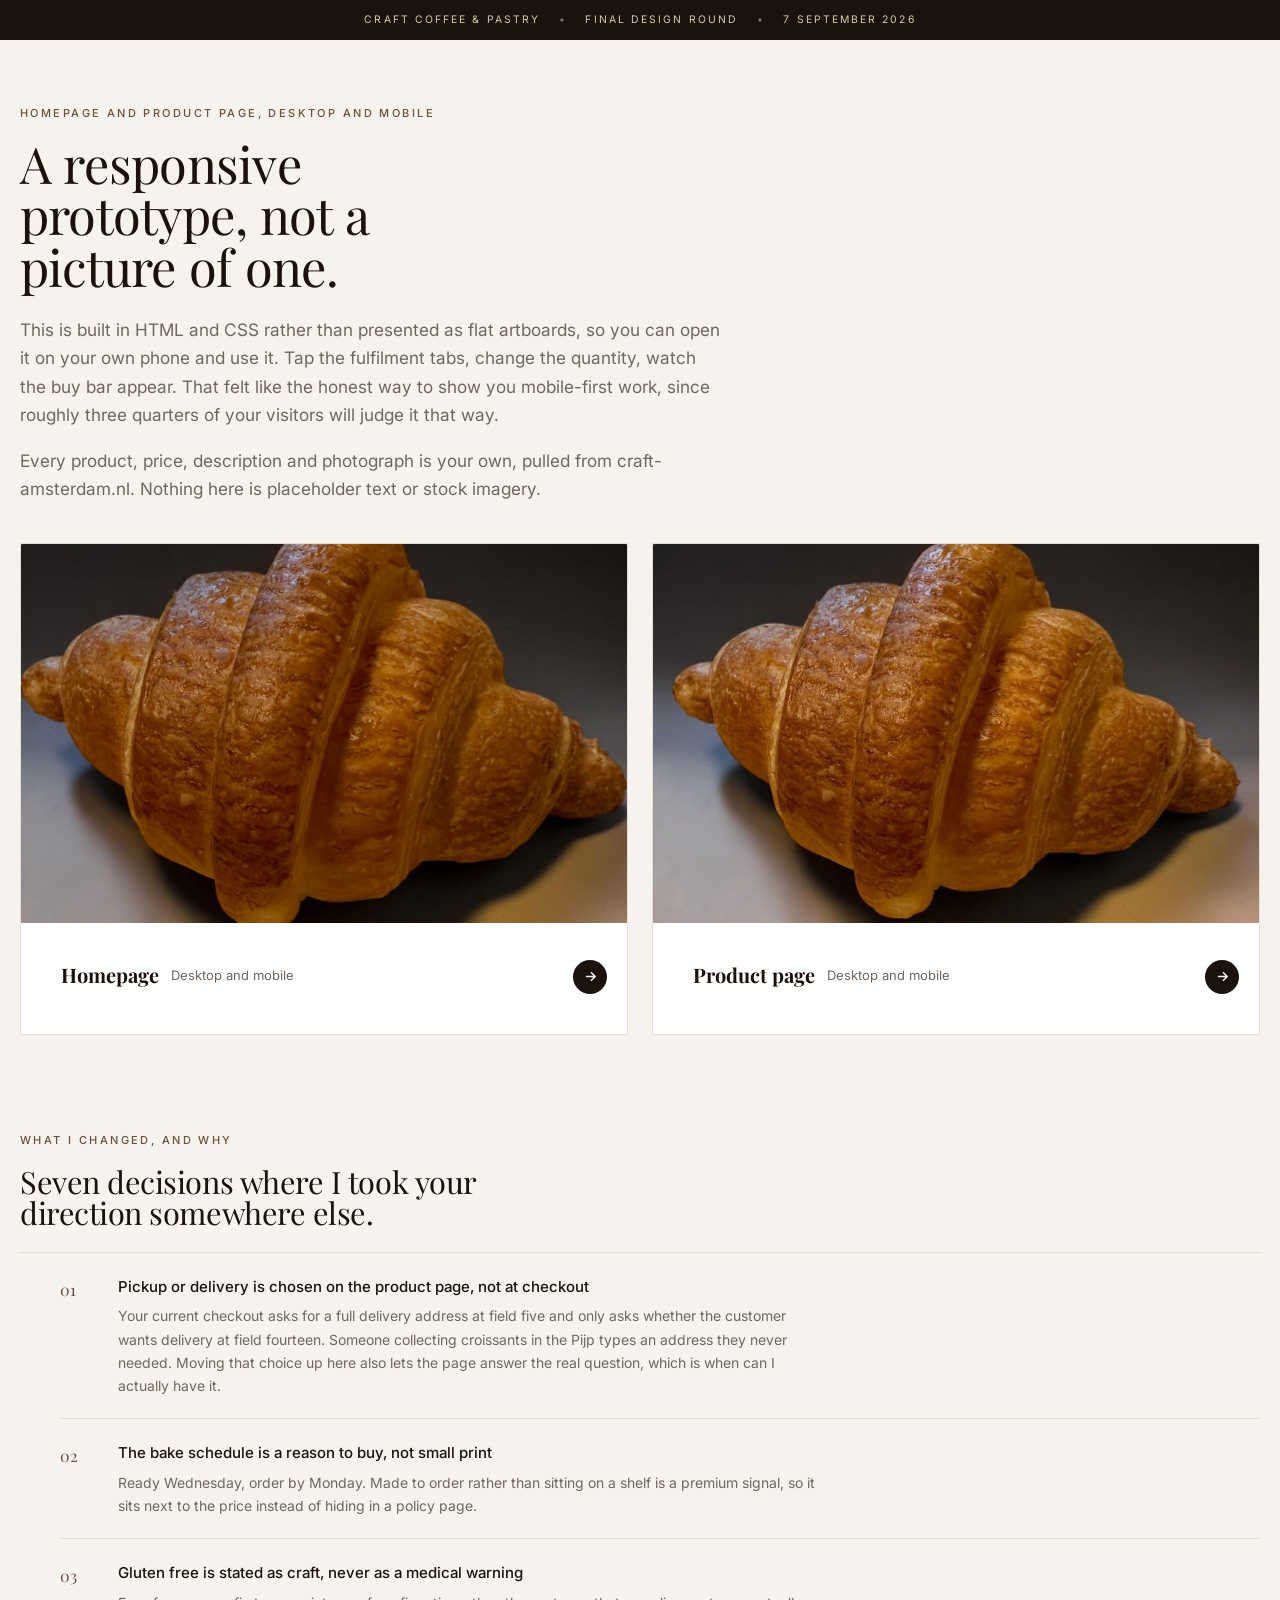
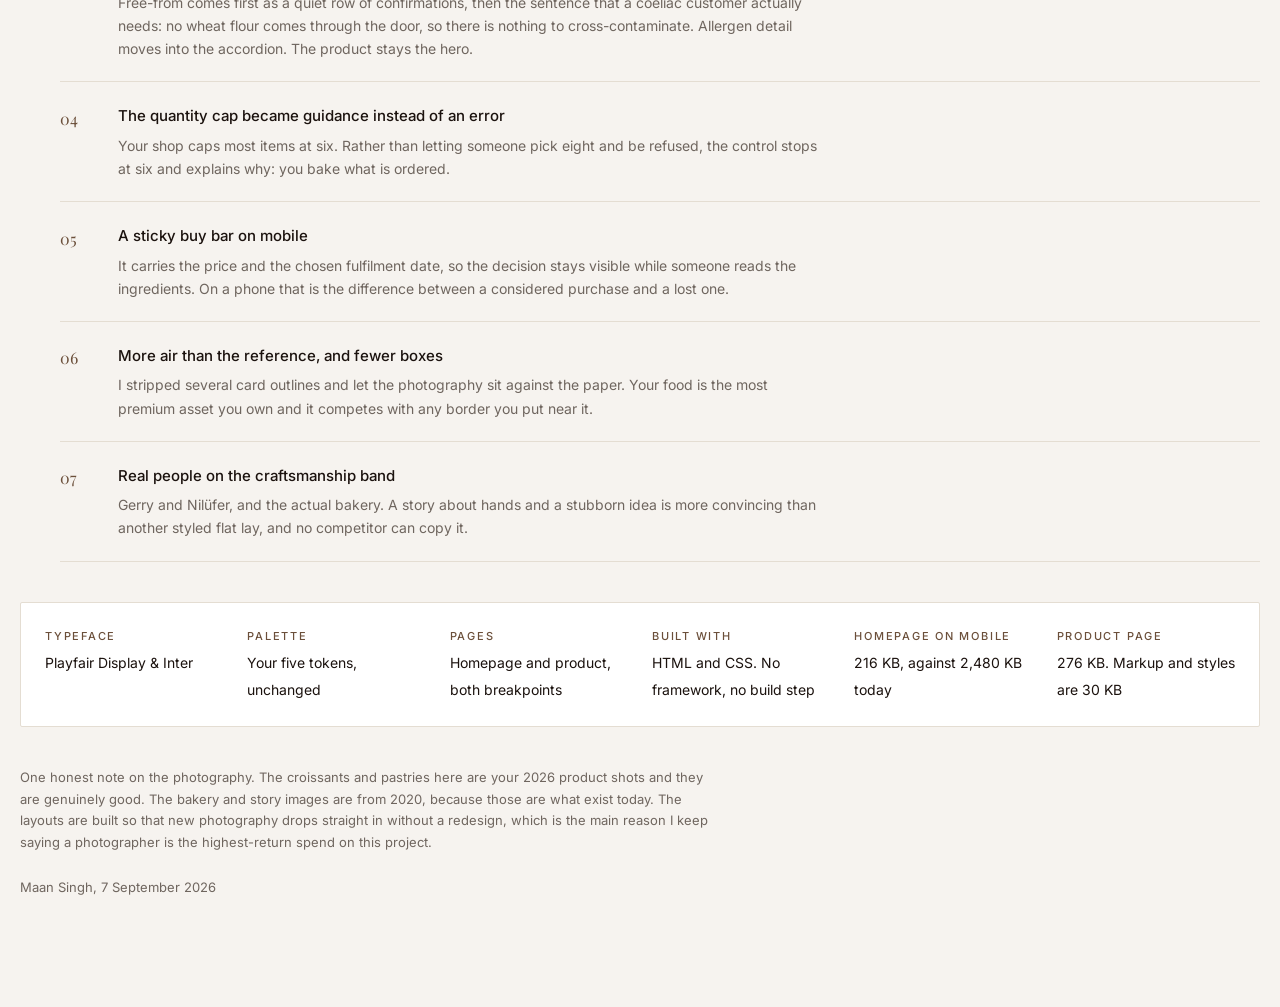
==== index.html @ bfdd9ec7 "Craft Coffee & Pastry: final round design prototype Homepage and product page, desktop and mobile, f" ====
<!doctype html>
<html lang="en">
<head>
<meta charset="utf-8">
<meta name="viewport" content="width=device-width,initial-scale=1">
<title>Craft | Final design round, Maan Singh</title>
<link rel="preconnect" href="https://fonts.googleapis.com">
<link rel="preconnect" href="https://fonts.gstatic.com" crossorigin>
<link href="https://fonts.googleapis.com/css2?family=Playfair+Display:wght@400;500&family=Inter:wght@400;500;600&display=swap" rel="stylesheet">
<link rel="stylesheet" href="craft.css">
<style>
  body{background:var(--paper);}
  .cover{padding-block:var(--s5) var(--s6);}
  .lead-in{max-width:44rem;}
  .jump{display:grid;grid-template-columns:1fr 1fr;gap:var(--s3);margin:var(--s4) 0 var(--s6);}
  .jump a{
    position:relative;display:block;border:1px solid var(--hair);border-radius:var(--radius);
    background:var(--white);overflow:hidden;transition:transform .3s var(--ease),box-shadow .3s var(--ease);
  }
  .jump a:hover{transform:translateY(-3px);box-shadow:0 20px 44px -28px rgba(27,18,14,.55);}
  .jump img{aspect-ratio:16/10;object-fit:cover;width:100%;}
  .jump div{padding:1.1rem 1.25rem 1.35rem;display:flex;align-items:center;gap:.75rem;}
  .jump h3{font-family:var(--display);font-size:1.25rem;margin:0;}
  .jump p{margin:.15rem 0 0;font-size:.813rem;color:var(--muted);}
  .imp{counter-reset:n;display:grid;gap:0;border-top:1px solid var(--hair);}
  .imp li{
    counter-increment:n;list-style:none;display:grid;grid-template-columns:2.6rem 1fr;
    gap:var(--s2);padding:1.35rem 0;border-bottom:1px solid var(--hair);
  }
  .imp li::before{
    content:counter(n,decimal-leading-zero);
    font-family:var(--display);font-size:1rem;color:var(--crust);padding-top:.1rem;
  }
  .imp h4{margin:0 0 .3rem;font-size:.938rem;font-weight:500;}
  .imp p{margin:0;font-size:.875rem;color:var(--muted);max-width:44rem;}
  .meta{display:grid;grid-template-columns:repeat(auto-fit,minmax(150px,1fr));gap:var(--s3);
    border:1px solid var(--hair);border-radius:var(--radius);background:var(--white);padding:var(--s3);margin-top:var(--s4);}
  .meta b{display:block;font-size:.688rem;letter-spacing:.16em;text-transform:uppercase;color:var(--crust);font-weight:500;margin-bottom:.25rem;}
  .meta span{font-size:.875rem;}
  @media(max-width:760px){ .jump{grid-template-columns:1fr;} }
</style>
</head>
<body>

<div class="announce">Craft Coffee &amp; Pastry <span>&bull;</span> Final design round <span>&bull;</span> 7 September 2026</div>

<main class="shell cover">
  <p class="eyebrow">Homepage and product page, desktop and mobile</p>
  <h1 class="display d2" style="max-width:26rem">A responsive prototype, not a picture of one.</h1>
  <p class="lede lead-in" style="margin-top:var(--s3)">
    This is built in HTML and CSS rather than presented as flat artboards, so you can open it on your own phone
    and use it. Tap the fulfilment tabs, change the quantity, watch the buy bar appear. That felt like the honest
    way to show you mobile-first work, since roughly three quarters of your visitors will judge it that way.
  </p>
  <p class="lede lead-in" style="margin-top:var(--s2)">
    Every product, price, description and photograph is your own, pulled from craft-amsterdam.nl. Nothing here is
    placeholder text or stock imagery.
  </p>

  <div class="jump">
    <a href="home.html">
      <img src="img/hero.jpg" alt="Craft homepage" loading="lazy">
      <div>
        <div><h3>Homepage</h3><p>Desktop and mobile</p></div>
        <span class="card__add" style="margin-left:auto"><svg width="13" height="13" viewBox="0 0 14 14" fill="none" stroke="currentColor" stroke-width="1.6"><path d="M2 7h10M7.5 2.5 12 7l-4.5 4.5"/></svg></span>
      </div>
    </a>
    <a href="product.html">
      <img src="img/croissant-naturel.jpg" alt="Craft product page" loading="lazy">
      <div>
        <div><h3>Product page</h3><p>Desktop and mobile</p></div>
        <span class="card__add" style="margin-left:auto"><svg width="13" height="13" viewBox="0 0 14 14" fill="none" stroke="currentColor" stroke-width="1.6"><path d="M2 7h10M7.5 2.5 12 7l-4.5 4.5"/></svg></span>
      </div>
    </a>
  </div>

  <p class="eyebrow">What I changed, and why</p>
  <h2 class="display d3" style="margin-bottom:var(--s3);max-width:30rem">Seven decisions where I took your direction somewhere else.</h2>

  <ol class="imp">
    <li>
      <div><h4>Pickup or delivery is chosen on the product page, not at checkout</h4>
      <p>Your current checkout asks for a full delivery address at field five and only asks whether the customer wants delivery at field fourteen. Someone collecting croissants in the Pijp types an address they never needed. Moving that choice up here also lets the page answer the real question, which is when can I actually have it.</p></div>
    </li>
    <li>
      <div><h4>The bake schedule is a reason to buy, not small print</h4>
      <p>Ready Wednesday, order by Monday. Made to order rather than sitting on a shelf is a premium signal, so it sits next to the price instead of hiding in a policy page.</p></div>
    </li>
    <li>
      <div><h4>Gluten free is stated as craft, never as a medical warning</h4>
      <p>Free-from comes first as a quiet row of confirmations, then the sentence that a coeliac customer actually needs: no wheat flour comes through the door, so there is nothing to cross-contaminate. Allergen detail moves into the accordion. The product stays the hero.</p></div>
    </li>
    <li>
      <div><h4>The quantity cap became guidance instead of an error</h4>
      <p>Your shop caps most items at six. Rather than letting someone pick eight and be refused, the control stops at six and explains why: you bake what is ordered.</p></div>
    </li>
    <li>
      <div><h4>A sticky buy bar on mobile</h4>
      <p>It carries the price and the chosen fulfilment date, so the decision stays visible while someone reads the ingredients. On a phone that is the difference between a considered purchase and a lost one.</p></div>
    </li>
    <li>
      <div><h4>More air than the reference, and fewer boxes</h4>
      <p>I stripped several card outlines and let the photography sit against the paper. Your food is the most premium asset you own and it competes with any border you put near it.</p></div>
    </li>
    <li>
      <div><h4>Real people on the craftsmanship band</h4>
      <p>Gerry and Nil&uuml;fer, and the actual bakery. A story about hands and a stubborn idea is more convincing than another styled flat lay, and no competitor can copy it.</p></div>
    </li>
  </ol>

  <div class="meta">
    <div><b>Typeface</b><span>Playfair Display &amp; Inter</span></div>
    <div><b>Palette</b><span>Your five tokens, unchanged</span></div>
    <div><b>Pages</b><span>Homepage and product, both breakpoints</span></div>
    <div><b>Built with</b><span>HTML and CSS. No framework, no build step</span></div>
    <div><b>Homepage on mobile</b><span>216&nbsp;KB, against 2,480&nbsp;KB today</span></div>
    <div><b>Product page</b><span>276&nbsp;KB. Markup and styles are 30&nbsp;KB</span></div>
  </div>

  <p class="small" style="margin-top:var(--s4);max-width:44rem">
    One honest note on the photography. The croissants and pastries here are your 2026 product shots and they are
    genuinely good. The bakery and story images are from 2020, because those are what exist today. The layouts are
    built so that new photography drops straight in without a redesign, which is the main reason I keep saying a
    photographer is the highest-return spend on this project.
  </p>

  <p class="small" style="margin-top:var(--s3)">Maan Singh, 7 September 2026</p>
</main>

</body>
</html>
---- craft.css ----
/* ==========================================================================
   CRAFT COFFEE & PASTRY
   Prototype stylesheet. One file, no framework, no build step.
   Design tokens follow the supplied Craft direction.
   ========================================================================== */

:root{
  /* Palette, taken from the supplied design system */
  --espresso:#1B120E;
  --sand:#DCCBA8;
  --paper:#F6F3EF;
  --crust:#6B4F3A;
  --forest:#2E5D3A;

  --ink:#1B120E;
  --muted:#6F665F;
  --hair:#E4DDD2;
  --hair-dark:rgba(246,243,239,.16);
  --white:#FFFFFF;

  /* Type */
  --display:"Playfair Display",Georgia,"Times New Roman",serif;
  --text:"Inter",system-ui,-apple-system,"Segoe UI",Roboto,sans-serif;

  /* One spacing scale. Nothing is improvised. */
  --s1:.5rem; --s2:1rem; --s3:1.5rem; --s4:2.5rem;
  --s5:4rem; --s6:6rem; --s7:8.5rem;

  --measure:38rem;
  --shell:78rem;
  --radius:2px;
  --ease:cubic-bezier(.22,.61,.36,1);
}

*,*::before,*::after{box-sizing:border-box;}
html{-webkit-text-size-adjust:100%;scroll-behavior:smooth;}
body{
  margin:0;
  background:var(--paper);
  color:var(--ink);
  font-family:var(--text);
  font-size:1rem;
  line-height:1.65;
  -webkit-font-smoothing:antialiased;
  text-rendering:optimizeLegibility;
}
img{max-width:100%;height:auto;display:block;}
a{color:inherit;text-decoration:none;}
button{font:inherit;color:inherit;background:none;border:0;cursor:pointer;}
:where(a,button,input,select):focus-visible{outline:2px solid var(--crust);outline-offset:3px;}

/* ---------- type ---------- */
.display{
  font-family:var(--display);
  font-weight:400;
  line-height:1.02;
  letter-spacing:-.015em;
  margin:0;
}
.d1{font-size:clamp(2.5rem,5.4vw,4.35rem);text-wrap:balance;}
.d2{font-size:clamp(2rem,4vw,3.15rem);}
.d3{font-size:clamp(1.5rem,2.4vw,2rem);}

.eyebrow{
  font-size:.688rem;
  font-weight:500;
  letter-spacing:.22em;
  text-transform:uppercase;
  color:var(--crust);
  margin:0 0 var(--s2);
}
.eyebrow--light{color:var(--sand);}
.lede{font-size:1.075rem;color:var(--muted);max-width:var(--measure);}
.small{font-size:.813rem;color:var(--muted);}

/* ---------- layout ---------- */
.shell{width:min(100% - 2.5rem,var(--shell));margin-inline:auto;}
.section{padding-block:var(--s6);}
.section--tight{padding-block:var(--s5);}
.center{text-align:center;}
.center .lede{margin-inline:auto;}
.stack>*+*{margin-top:var(--s2);}

/* ---------- buttons ---------- */
.btn{
  display:inline-flex;align-items:center;justify-content:center;gap:.55rem;white-space:nowrap;
  padding:1rem 1.6rem;
  font-size:.75rem;font-weight:500;letter-spacing:.16em;text-transform:uppercase;
  border-radius:var(--radius);
  transition:transform .25s var(--ease),background-color .25s var(--ease),color .25s var(--ease);
}
.btn:hover{transform:translateY(-1px);}
.btn--primary{background:var(--espresso);color:var(--paper);}
.btn--primary:hover{background:#2B1E17;}
.btn--sand{background:var(--sand);color:var(--espresso);}
.btn--sand:hover{background:#E7D9BC;}
.btn--ghost{border:1px solid currentColor;}
.btn--ghost:hover{background:var(--espresso);color:var(--paper);border-color:var(--espresso);}
.btn--block{width:100%;justify-content:center;}
.btn .arw{transition:transform .25s var(--ease);}
.btn:hover .arw{transform:translateX(3px);}

/* ---------- announcement + header ---------- */
.announce{
  background:var(--espresso);color:var(--sand);
  font-size:.65rem;letter-spacing:.2em;text-transform:uppercase;
  text-align:center;padding:.7rem 1rem;
}
.announce span{opacity:.55;margin-inline:.85rem;}

.header{
  position:sticky;top:0;z-index:60;
  background:rgba(246,243,239,.92);
  backdrop-filter:saturate(1.4) blur(14px);
  border-bottom:1px solid var(--hair);
}
.header__in{display:flex;align-items:center;gap:var(--s4);height:76px;}
.logo{font-family:var(--display);font-size:1.32rem;letter-spacing:.24em;line-height:1;}
.logo small{
  display:block;font-family:var(--text);font-size:.5rem;letter-spacing:.34em;
  color:var(--muted);margin-top:.32rem;
}
.nav{display:flex;gap:var(--s3);margin-left:auto;}
.nav a{font-size:.813rem;color:var(--muted);position:relative;padding-block:.35rem;}
.nav a::after{
  content:"";position:absolute;left:0;right:0;bottom:0;height:1px;
  background:var(--espresso);transform:scaleX(0);transform-origin:left;
  transition:transform .3s var(--ease);
}
.nav a:hover{color:var(--ink);}
.nav a:hover::after{transform:scaleX(1);}
.tools{display:flex;gap:var(--s2);align-items:center;margin-left:var(--s4);}
.tool{width:38px;height:38px;display:grid;place-items:center;border-radius:50%;transition:background .2s;}
.tool:hover{background:rgba(27,18,14,.06);}
.cart-dot{
  position:absolute;transform:translate(11px,-11px);
  background:var(--espresso);color:var(--paper);
  font-size:.563rem;font-weight:600;min-width:16px;height:16px;
  border-radius:9px;display:grid;place-items:center;padding-inline:4px;
}
.burger{display:none;}

/* ---------- hero ---------- */
.hero{position:relative;background:var(--espresso);color:var(--paper);overflow:hidden;}
.hero__media{position:absolute;inset:0;}
.hero__media img{width:100%;height:100%;object-fit:cover;object-position:72% 50%;opacity:.95;}
.hero__scrim{
  position:absolute;inset:0;
  background:
    linear-gradient(90deg,rgba(12,8,6,.96) 0%,rgba(12,8,6,.9) 30%,rgba(12,8,6,.42) 58%,rgba(12,8,6,.05) 88%),
    linear-gradient(to top,rgba(12,8,6,.55),transparent 55%);
}
.hero__in{position:relative;padding-block:clamp(5rem,12vw,9rem);max-width:40rem;}
.hero .d1{color:var(--paper);text-wrap:initial;}
.hero__sub{
  margin:var(--s3) 0 var(--s4);
  font-size:.75rem;letter-spacing:.2em;text-transform:uppercase;color:var(--sand);
  line-height:2;
}
.hero__cta{display:flex;gap:var(--s2);flex-wrap:wrap;}

/* ---------- product rail ---------- */
.rail{display:grid;grid-template-columns:repeat(auto-fit,minmax(230px,1fr));gap:var(--s3);}
.card{background:var(--white);border:1px solid var(--hair);border-radius:var(--radius);overflow:hidden;
  transition:transform .35s var(--ease),box-shadow .35s var(--ease);}
.card:hover{transform:translateY(-4px);box-shadow:0 18px 40px -24px rgba(27,18,14,.5);}
.card__media{position:relative;aspect-ratio:1;background:var(--espresso);overflow:hidden;}
.card__media img{width:100%;height:100%;object-fit:cover;transition:transform .7s var(--ease);}
.card:hover .card__media img{transform:scale(1.045);}
.card__body{padding:1.1rem 1.15rem 1.25rem;display:flex;align-items:flex-start;gap:.75rem;}
.card__name{font-size:.938rem;line-height:1.35;margin:0 0 .3rem;}
.card__price{font-size:.875rem;color:var(--muted);margin:0;}
.card__add{
  margin-left:auto;flex:none;width:34px;height:34px;border-radius:50%;
  background:var(--espresso);color:var(--paper);display:grid;place-items:center;
  transition:transform .2s var(--ease);
}
.card__add:hover{transform:scale(1.08);}

/* ---------- trust strip ---------- */
.trust{background:var(--sand);}
.trust__in{display:grid;grid-template-columns:repeat(auto-fit,minmax(210px,1fr));
  gap:var(--s4) var(--s3);padding-block:var(--s4);align-items:center;}
.trust__item{display:flex;gap:.9rem;align-items:center;justify-content:flex-start;text-align:left;}
.trust__item strong{display:block;font-size:.875rem;font-weight:500;line-height:1.3;}
.trust__item span{font-size:.75rem;color:#6a5a44;}
.trust__item span.trust__num{font-family:var(--display);font-size:2.15rem;line-height:1;color:var(--espresso);flex:none;}

/* ---------- bakeries ---------- */
.bakeries{display:grid;grid-template-columns:repeat(auto-fit,minmax(260px,1fr));gap:var(--s3);}
.bakery{position:relative;aspect-ratio:3/4;overflow:hidden;background:var(--espresso);border-radius:var(--radius);}
.bakery img{width:100%;height:100%;object-fit:cover;opacity:.8;transition:transform .8s var(--ease),opacity .4s;}
.bakery:hover img{transform:scale(1.05);opacity:.95;}
.bakery__grad{position:absolute;inset:0;background:linear-gradient(to top,rgba(12,8,6,.9) 8%,transparent 62%);}
.bakery__txt{position:absolute;left:0;right:0;bottom:0;padding:var(--s3);color:var(--paper);}
.bakery__txt h3{font-family:var(--display);font-size:1.32rem;margin:0 0 .15rem;letter-spacing:.06em;}
.bakery__txt p{margin:0;font-size:.75rem;letter-spacing:.14em;text-transform:uppercase;color:var(--sand);}

/* ---------- quote ---------- */
.quote{background:var(--espresso);color:var(--paper);}
.quote blockquote{
  font-family:var(--display);font-size:clamp(1.5rem,3vw,2.25rem);line-height:1.35;
  margin:0 auto;max-width:44rem;text-align:center;
}
.stars{color:var(--sand);letter-spacing:.3em;font-size:.875rem;}

/* ---------- footer ---------- */
.footer{background:var(--espresso);color:var(--paper);padding-block:var(--s5) var(--s4);border-top:1px solid var(--hair-dark);}
.footer__grid{display:grid;grid-template-columns:1.4fr repeat(3,1fr);gap:var(--s4);}
.footer h4{font-size:.688rem;letter-spacing:.2em;text-transform:uppercase;color:var(--sand);margin:0 0 var(--s2);font-weight:500;}
.footer ul{list-style:none;margin:0;padding:0;display:grid;gap:.55rem;}
.footer a{font-size:.875rem;color:rgba(246,243,239,.72);}
.footer a:hover{color:var(--paper);}
.footer__base{margin-top:var(--s5);padding-top:var(--s3);border-top:1px solid var(--hair-dark);
  display:flex;justify-content:space-between;gap:var(--s2);flex-wrap:wrap;font-size:.75rem;color:rgba(246,243,239,.5);}

/* ==========================================================================
   PRODUCT PAGE
   ========================================================================== */
.crumbs{font-size:.75rem;color:var(--muted);padding-block:var(--s3) 0;}
.crumbs a:hover{color:var(--ink);}

.pdp{display:grid;grid-template-columns:1.15fr .85fr;gap:clamp(2rem,5vw,4.5rem);align-items:start;
  padding-block:var(--s4) var(--s6);}
.gallery{position:sticky;top:104px;}
.gallery__main{aspect-ratio:1;background:var(--espresso);border-radius:var(--radius);overflow:hidden;}
.gallery__main img{width:100%;height:100%;object-fit:cover;}
.thumbs{display:flex;gap:.6rem;margin-top:.6rem;}
.thumb{width:74px;aspect-ratio:1;border-radius:var(--radius);overflow:hidden;background:var(--espresso);
  border:1px solid transparent;opacity:.55;transition:opacity .25s,border-color .25s;}
.thumb.is-on,.thumb:hover{opacity:1;border-color:var(--crust);}
.thumb img{width:100%;height:100%;object-fit:cover;}

.pdp__title{margin:.4rem 0 .5rem;}
.pdp__price{font-size:1.5rem;font-family:var(--display);margin:0 0 var(--s2);}
.pdp__desc{max-width:32rem;color:var(--muted);margin:0 0 var(--s3);}

/* free-from row: positive, not a medical warning */
.freefrom{display:flex;flex-wrap:wrap;gap:.45rem;margin:0 0 var(--s2);padding:0;list-style:none;}
.freefrom li{
  display:inline-flex;align-items:center;gap:.4rem;
  border:1px solid var(--hair);border-radius:100px;
  padding:.36rem .8rem;font-size:.75rem;color:var(--forest);background:var(--white);
}
.contains{font-size:.813rem;color:var(--muted);margin:0 0 var(--s3);}
.contains b{color:var(--ink);font-weight:500;}

/* fulfilment chooser, the main improvement */
.fulfil{border:1px solid var(--hair);border-radius:var(--radius);background:var(--white);margin-bottom:var(--s3);}
.fulfil__tabs{display:grid;grid-template-columns:1fr 1fr;}
.fulfil__tab{
  padding:.95rem 1rem;font-size:.813rem;letter-spacing:.04em;
  border-bottom:1px solid var(--hair);color:var(--muted);
  display:flex;align-items:center;justify-content:center;gap:.5rem;
  transition:background .2s,color .2s;
}
.fulfil__tab[aria-selected="true"]{background:var(--espresso);color:var(--paper);border-bottom-color:var(--espresso);}
.fulfil__panel{padding:1.1rem 1.15rem;display:none;}
.fulfil__panel.is-on{display:block;}
.fulfil__row{display:flex;gap:.7rem;align-items:flex-start;font-size:.875rem;}
.fulfil__row+.fulfil__row{margin-top:.85rem;padding-top:.85rem;border-top:1px solid var(--hair);}
.fulfil__row>div>span{color:var(--muted);font-size:.813rem;display:block;margin-top:.2rem;}
span.pill{display:inline-block;background:var(--sand);color:#5C4527;font-size:.688rem;
  letter-spacing:.1em;text-transform:uppercase;padding:.2rem .55rem;border-radius:100px;margin-left:.4rem;}
select.loc{
  font:inherit;font-size:.875rem;border:1px solid var(--hair);border-radius:var(--radius);
  padding:.5rem .7rem;margin-top:.4rem;background:var(--paper);width:100%;max-width:17rem;
}

/* quantity + add */
.buy{display:flex;gap:.7rem;align-items:stretch;margin-bottom:.7rem;}
.qty{display:flex;align-items:center;border:1px solid var(--hair);border-radius:var(--radius);background:var(--white);}
.qty button{width:44px;height:100%;font-size:1.1rem;color:var(--muted);}
.qty button:hover:not(:disabled){color:var(--ink);}
.qty button:disabled{opacity:.3;cursor:not-allowed;}
.qty output{width:40px;text-align:center;font-size:.938rem;}
.buy .btn{flex:1;padding-inline:1.1rem;font-size:.719rem;letter-spacing:.12em;}
.maxnote{font-size:.75rem;color:var(--muted);margin:0 0 var(--s3);}

.accordion{border-top:1px solid var(--hair);}
.accordion details{border-bottom:1px solid var(--hair);}
.accordion summary{
  padding:1.05rem 0;font-size:.875rem;cursor:pointer;list-style:none;
  display:flex;justify-content:space-between;align-items:center;gap:1rem;
}
.accordion summary::-webkit-details-marker{display:none;}
.accordion summary::after{content:"+";color:var(--muted);font-size:1.1rem;}
.accordion details[open] summary::after{content:"\2212";}
.accordion .acc__body{padding-bottom:1.1rem;font-size:.875rem;color:var(--muted);max-width:32rem;}

/* sticky mobile buy bar */
.buybar{
  position:fixed;left:0;right:0;bottom:0;z-index:70;
  background:rgba(246,243,239,.96);backdrop-filter:blur(14px);
  border-top:1px solid var(--hair);padding:.7rem 1.25rem calc(.7rem + env(safe-area-inset-bottom));
  display:none;gap:.8rem;align-items:center;
  transform:translateY(110%);transition:transform .35s var(--ease);
}
.buybar.is-on{transform:none;}
.buybar__p{flex:1;min-width:0;}
.buybar__p strong{display:block;font-size:.813rem;font-weight:500;white-space:nowrap;overflow:hidden;text-overflow:ellipsis;}
.buybar__p span{font-size:.75rem;color:var(--muted);}

/* reveal */
.rv{opacity:0;transform:translateY(14px);transition:opacity .7s var(--ease),transform .7s var(--ease);}
.rv.is-in{opacity:1;transform:none;}

/* ---------- responsive ---------- */
@media (max-width:900px){
  .pdp{grid-template-columns:1fr;gap:var(--s4);padding-bottom:var(--s5);}
  .gallery{position:static;}
  .footer__grid{grid-template-columns:1fr 1fr;gap:var(--s3);}
}
@media (max-width:900px){
  .grid-2{grid-template-columns:1fr !important;}
  .grid-2 .divider{border-left:0 !important;padding-left:0 !important;border-top:1px solid var(--hair);padding-top:var(--s3) !important;}
}
@media (max-width:760px){
  :root{--s6:4.5rem;--s5:3rem;}
  .announce{font-size:.563rem;letter-spacing:.14em;padding:.6rem .75rem;}
  .announce span{margin-inline:.5rem;}
  .announce .hide-sm{display:none;}
  .nav{display:none;}
  .burger{display:grid;place-items:center;width:38px;height:38px;margin-left:auto;}
  .tools{margin-left:.4rem;}
  .header__in{height:64px;gap:var(--s2);}
  .logo{font-size:1.05rem;}
  .hero__in{max-width:none;padding-block:5.5rem 4rem;}
  .hero__scrim{background:linear-gradient(to top,rgba(12,8,6,.95) 12%,rgba(12,8,6,.55) 55%,rgba(12,8,6,.35));}
  .hero__cta .btn{flex:1;justify-content:center;}
  .rail{grid-template-columns:repeat(2,1fr);gap:.85rem;}
  .card__body{padding:.85rem .85rem 1rem;}
  .card__name{font-size:.875rem;}
  .trust__in{grid-template-columns:1fr 1fr;gap:var(--s3) var(--s2);}
  .buybar{display:flex;}
  .thumbs{overflow-x:auto;padding-bottom:.2rem;}
  .footer__grid{grid-template-columns:1fr;}
}
@media (prefers-reduced-motion:reduce){
  *,*::before,*::after{animation-duration:.01ms!important;transition-duration:.01ms!important;scroll-behavior:auto!important;}
  .rv{opacity:1;transform:none;}
}
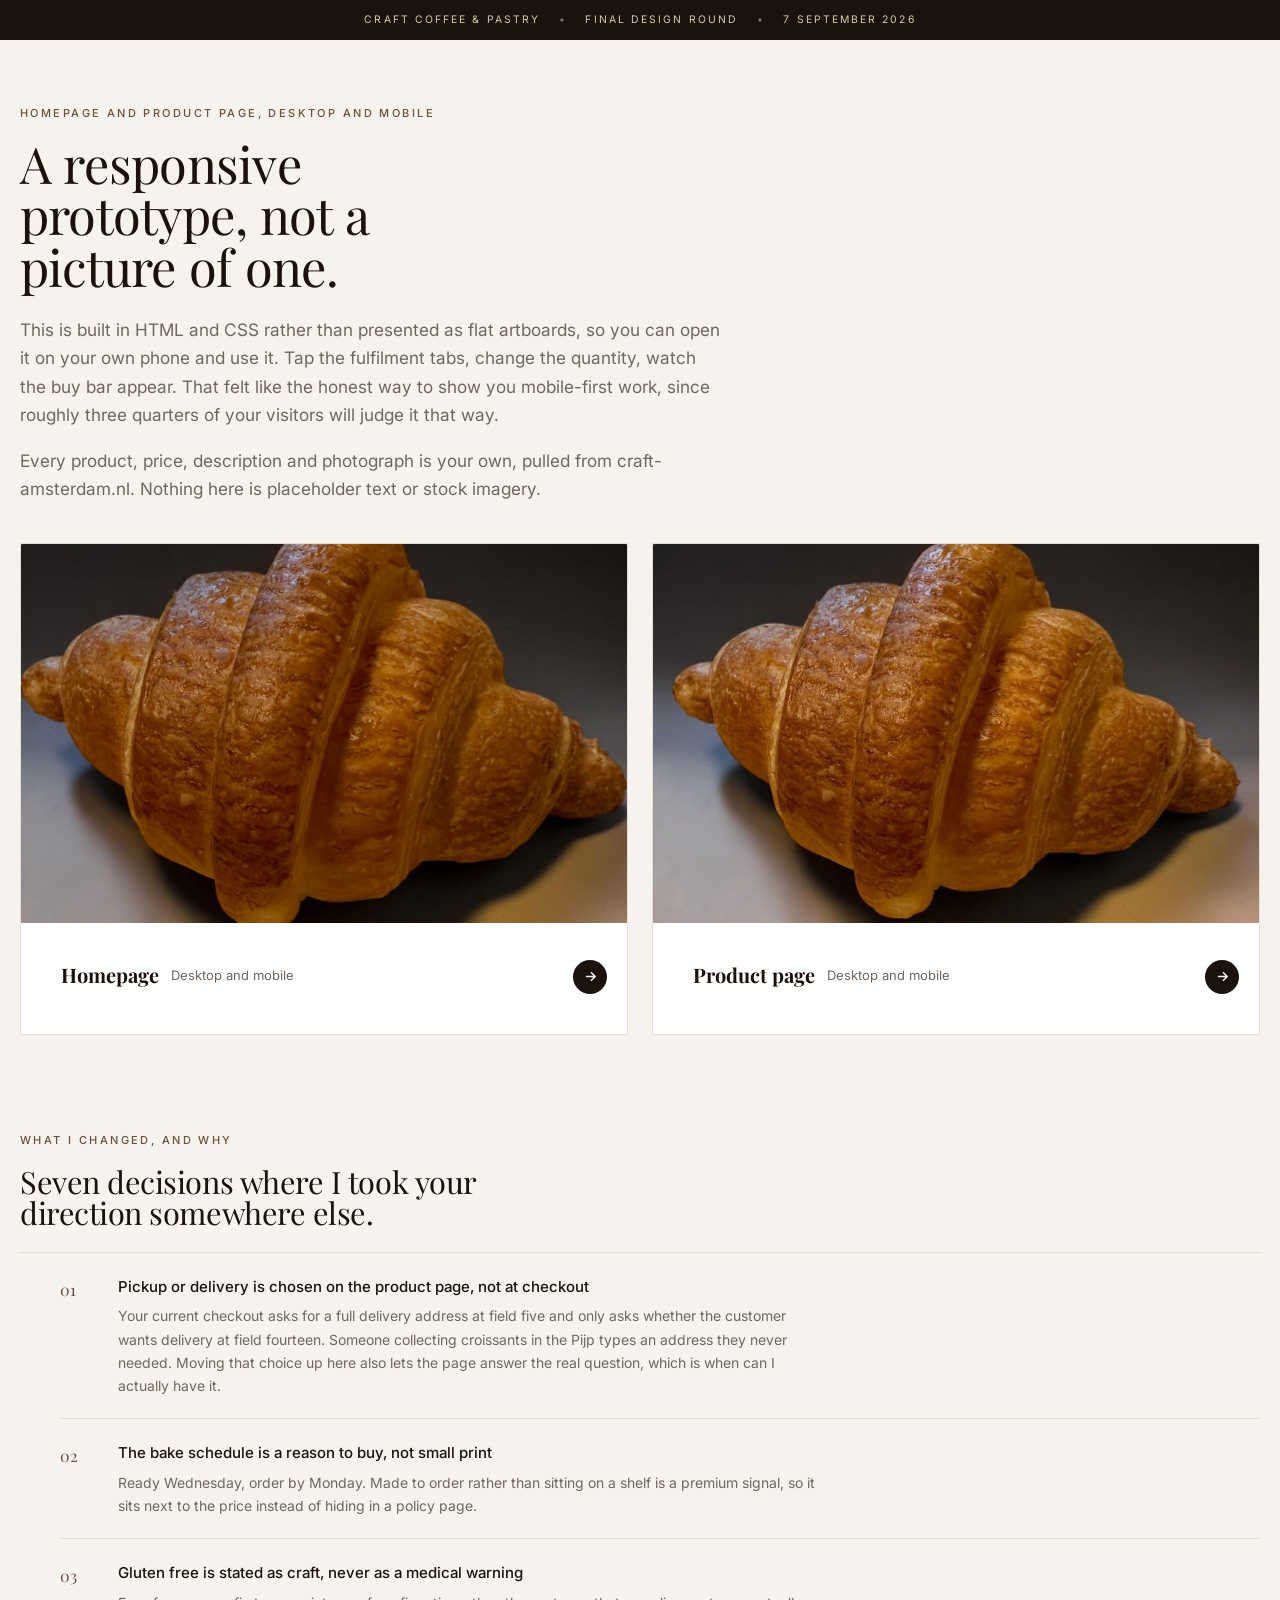
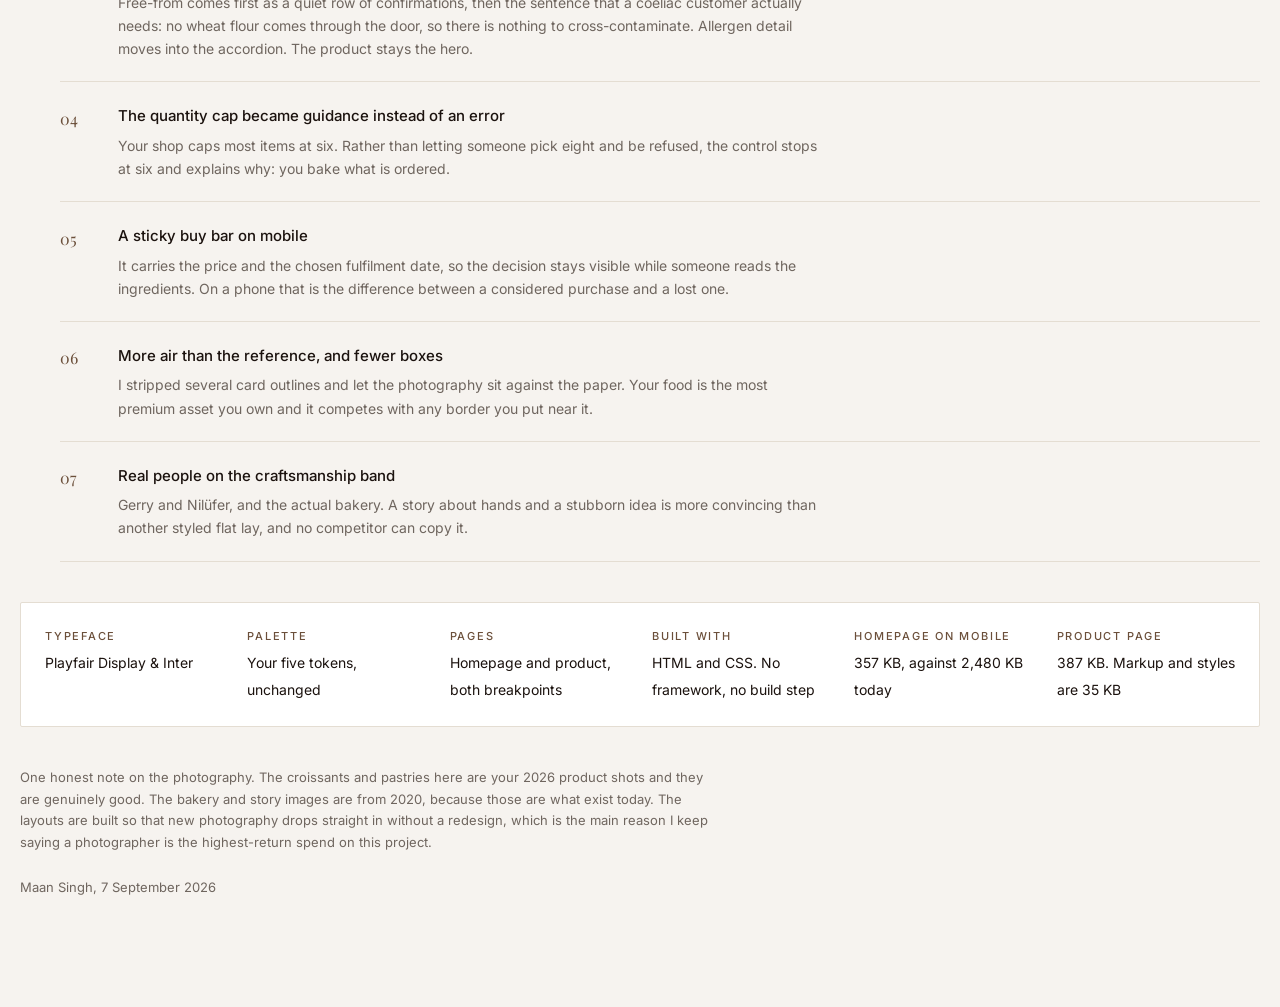
==== commit 975e4a5d: "Richer header and footer, plus an ornamental band The footer was too plain for a premium bakery. It " ====
--- a/index.html
+++ b/index.html
@@ -113,8 +113,8 @@
     <div><b>Palette</b><span>Your five tokens, unchanged</span></div>
     <div><b>Pages</b><span>Homepage and product, both breakpoints</span></div>
     <div><b>Built with</b><span>HTML and CSS. No framework, no build step</span></div>
-    <div><b>Homepage on mobile</b><span>216&nbsp;KB, against 2,480&nbsp;KB today</span></div>
-    <div><b>Product page</b><span>276&nbsp;KB. Markup and styles are 30&nbsp;KB</span></div>
+    <div><b>Homepage on mobile</b><span>357&nbsp;KB, against 2,480&nbsp;KB today</span></div>
+    <div><b>Product page</b><span>387&nbsp;KB. Markup and styles are 35&nbsp;KB</span></div>
   </div>
 
   <p class="small" style="margin-top:var(--s4);max-width:44rem">
--- a/craft.css
+++ b/craft.css
@@ -340,3 +340,85 @@
   *,*::before,*::after{animation-duration:.01ms!important;transition-duration:.01ms!important;scroll-behavior:auto!important;}
   .rv{opacity:1;transform:none;}
 }
+
+/* ==========================================================================
+   ORNAMENT, HEADER AND FOOTER
+   ========================================================================== */
+
+/* decorative band, the Craft answer to a patterned frieze */
+.band{
+  height:66px;
+  background:var(--espresso) url("img/band.jpg") repeat-x center/auto 100%;
+  border-block:1px solid rgba(201,161,90,.22);
+}
+.band--slim{height:52px;}
+
+/* small gold rule used under eyebrows and in the footer */
+.rule-gold{height:1px;background:linear-gradient(90deg,rgba(201,161,90,.55),rgba(201,161,90,.06));border:0;margin:0;}
+
+/* ---------- header, less plain ---------- */
+.header{border-bottom:1px solid rgba(107,79,58,.18);}
+.header__in{gap:var(--s3);}
+.nav a{
+  font-size:.688rem;letter-spacing:.16em;text-transform:uppercase;color:var(--ink);opacity:.66;
+}
+.nav a:hover{opacity:1;}
+.nav a::after{background:var(--crust);height:1px;bottom:-2px;}
+.header .btn{padding:.72rem 1.15rem;font-size:.625rem;letter-spacing:.18em;}
+.header__cta{display:inline-flex;margin-left:var(--s2);}
+@media (max-width:1080px){ .header__cta{display:none;} }
+
+/* ---------- footer, layered like a good restaurant site ---------- */
+.footer{background:var(--espresso);color:var(--paper);padding-block:var(--s5) var(--s3);border-top:0;}
+.footer__top{
+  display:grid;
+  grid-template-columns:minmax(230px,1.5fr) 1.1fr .95fr .7fr auto;
+  gap:var(--s4) var(--s3);
+  align-items:start;
+}
+.footer__mark{width:54px;height:auto;margin-bottom:var(--s3);display:block;opacity:.95;}
+.footer__tag{
+  font-family:var(--display);font-size:1.32rem;line-height:1.28;letter-spacing:.02em;
+  text-transform:uppercase;color:var(--paper);margin:0 0 var(--s3);max-width:15rem;
+}
+.footer__big{list-style:none;margin:0;padding:0;display:grid;gap:.45rem;}
+.footer__big a{
+  font-family:var(--display);font-size:1.32rem;letter-spacing:.04em;text-transform:uppercase;
+  color:var(--paper);opacity:.92;transition:opacity .2s,transform .25s var(--ease);
+  display:inline-block;
+}
+.footer__big a:hover{opacity:1;transform:translateX(3px);color:var(--sand);}
+.footer h4{font-size:.625rem;letter-spacing:.2em;text-transform:uppercase;color:var(--sand);margin:.35rem 0 var(--s2);font-weight:500;}
+.footer ul{list-style:none;margin:0;padding:0;display:grid;gap:.5rem;}
+.footer__links a{font-size:.813rem;color:rgba(246,243,239,.66);}
+.footer__links a:hover{color:var(--sand);}
+.footer__lockup{
+  border:1px solid rgba(201,161,90,.5);padding:.85rem 1.15rem;text-align:center;justify-self:end;
+}
+.footer__lockup b{display:block;font-family:var(--display);font-size:1.05rem;letter-spacing:.3em;font-weight:400;}
+.footer__lockup span{display:block;font-size:.5rem;letter-spacing:.32em;color:var(--sand);margin-top:.4rem;}
+.footer__base{
+  margin-top:var(--s4);padding-top:var(--s3);border-top:1px solid rgba(201,161,90,.22);
+  display:flex;justify-content:space-between;gap:var(--s2) var(--s3);flex-wrap:wrap;
+  font-size:.75rem;color:rgba(246,243,239,.5);align-items:center;
+}
+.footer__legal{display:flex;gap:var(--s3);flex-wrap:wrap;}
+.footer__legal a:hover{color:var(--sand);}
+
+@media (max-width:1080px){
+  .footer__top{grid-template-columns:1.4fr 1fr 1fr;}
+  .footer__lockup{grid-column:3;justify-self:start;}
+}
+@media (max-width:760px){
+  .band{height:52px;} .band--slim{height:38px;}
+  .logo{font-size:1rem;letter-spacing:.2em;}
+  .logo small{font-size:.438rem;letter-spacing:.24em;white-space:nowrap;}
+  .footer__legal{gap:.4rem var(--s2);font-size:.688rem;}
+  .footer__legal>span:first-child{flex:0 0 100%;margin-bottom:.15rem;}
+  .footer__base{gap:var(--s2);font-size:.688rem;}
+  .footer__top{grid-template-columns:1fr;gap:var(--s4);}
+  .footer__tag{font-size:1.18rem;max-width:none;}
+  .footer__big a{font-size:1.18rem;}
+  .footer__lockup{grid-column:1;justify-self:start;}
+  .footer__base{flex-direction:column;align-items:flex-start;}
+}
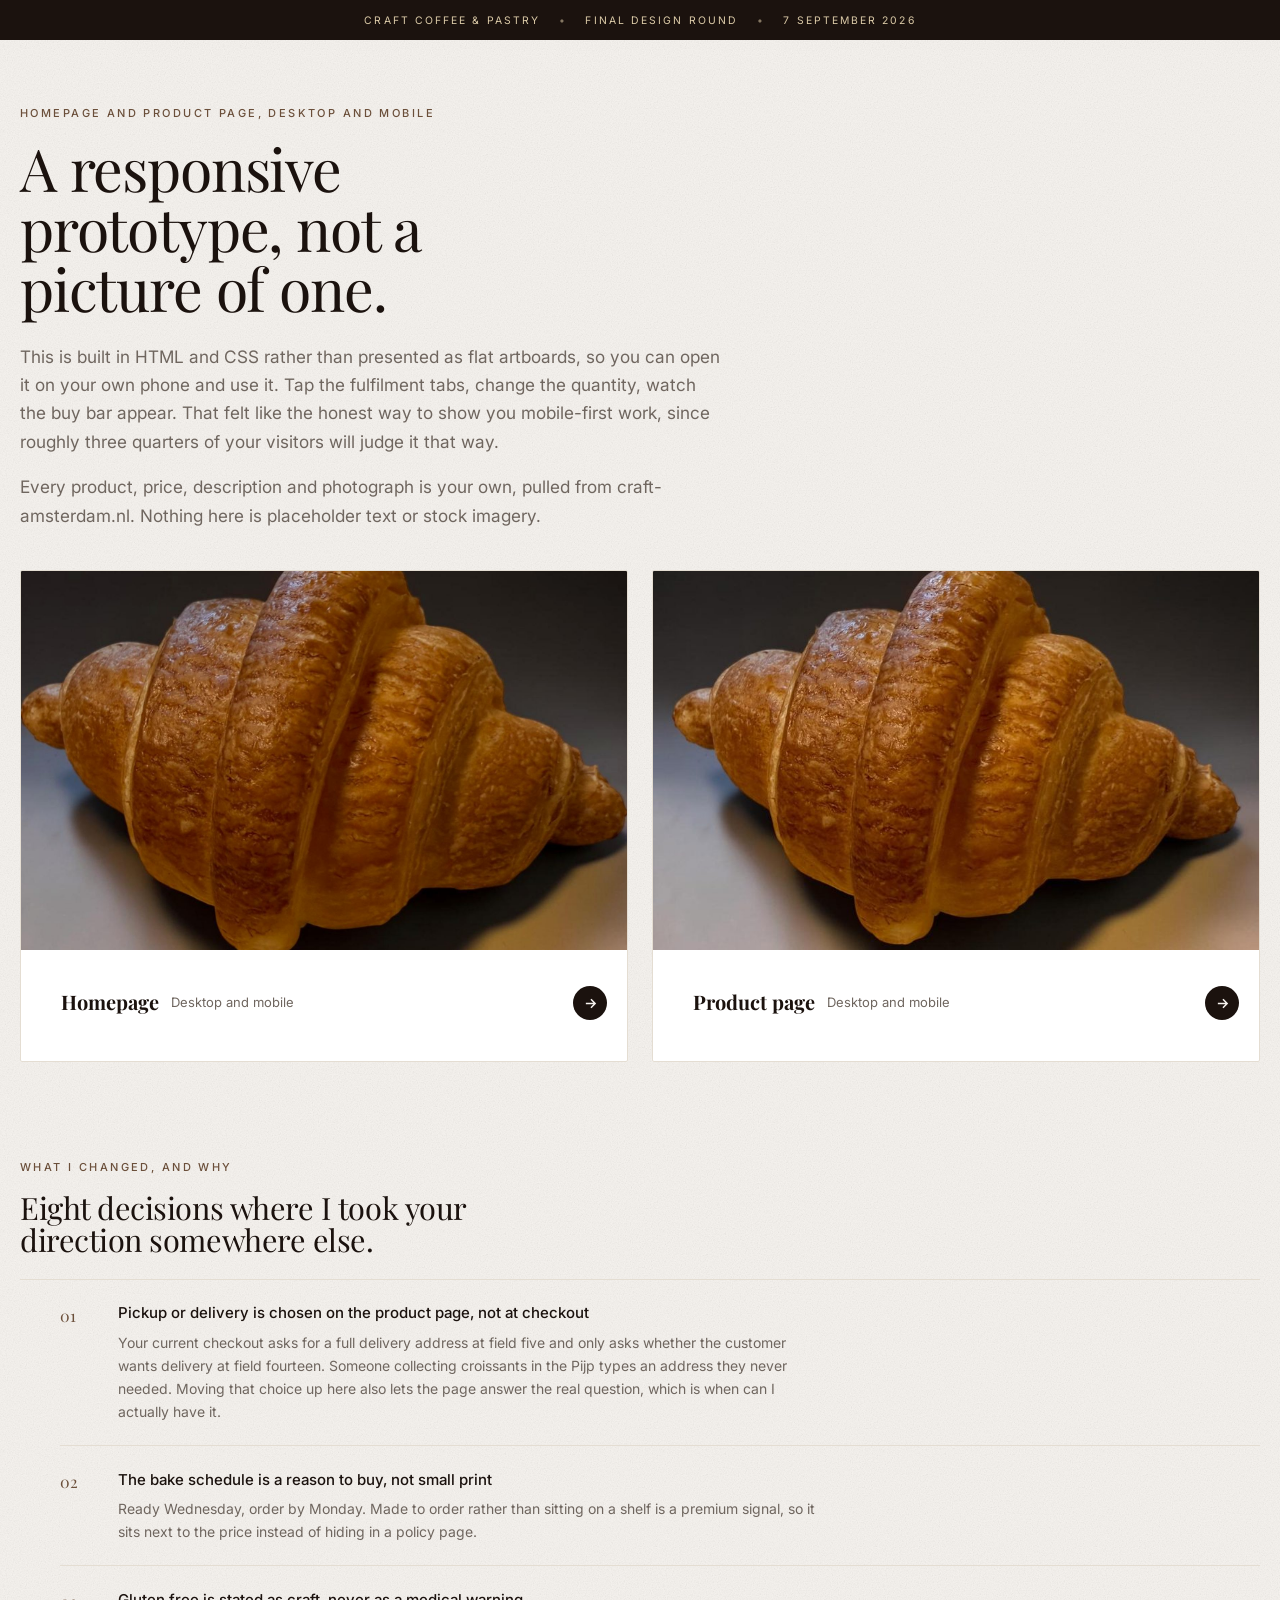
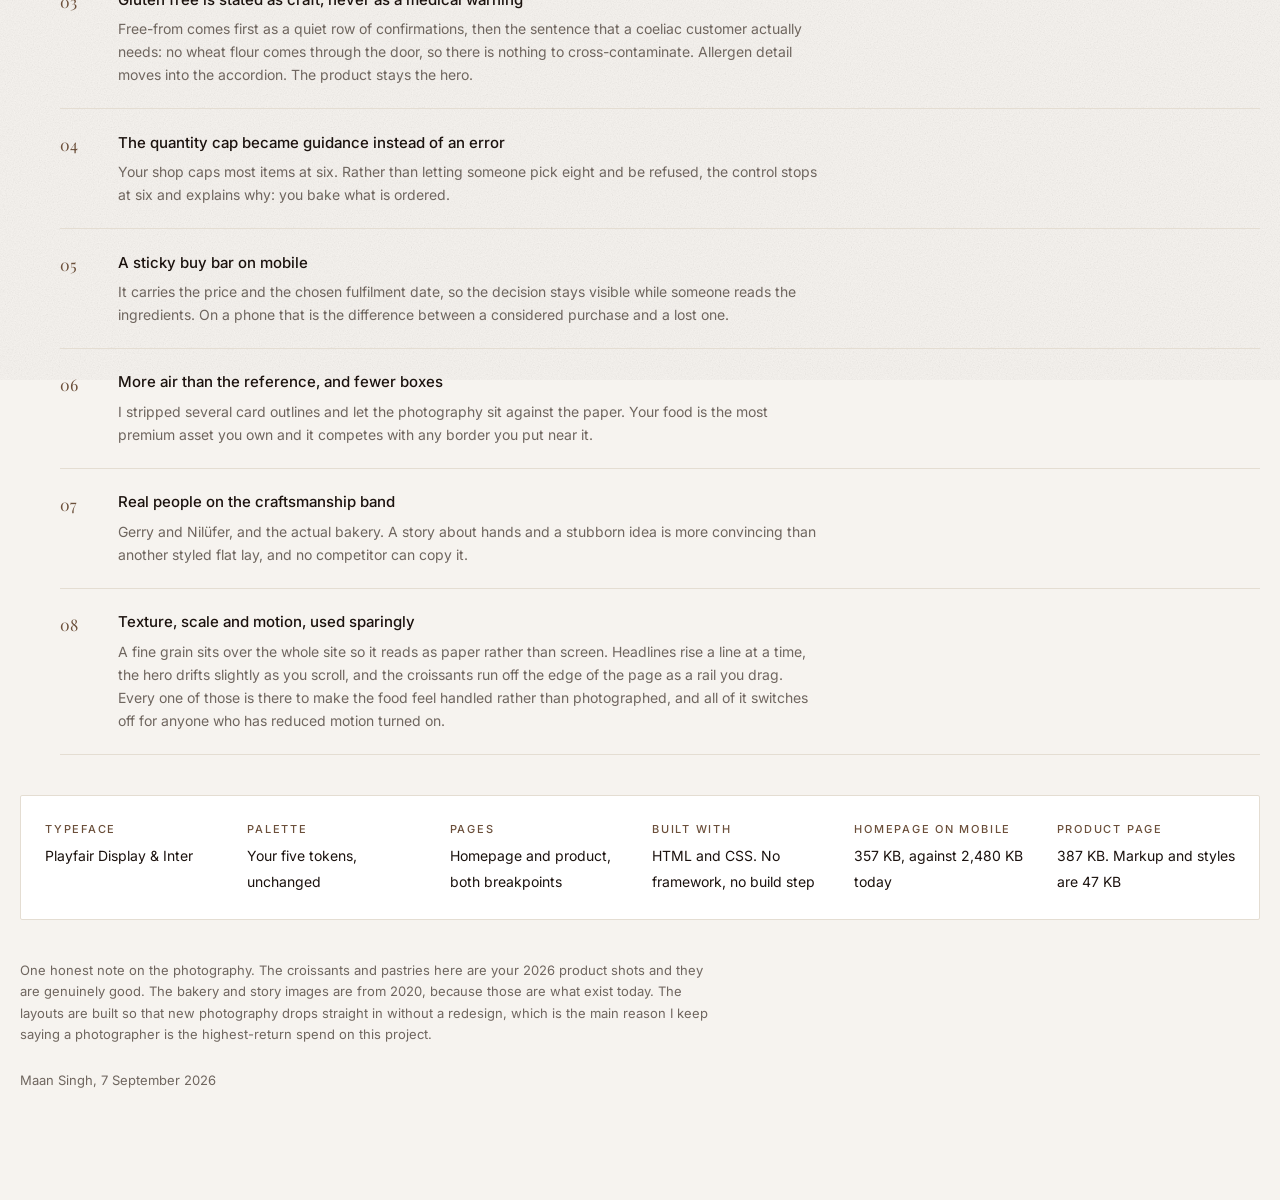
==== commit af18c3f3: "Texture, scale and motion The previous version was competent but safe. Award-level food sites win on" ====
--- a/index.html
+++ b/index.html
@@ -41,6 +41,7 @@
 </style>
 </head>
 <body>
+<div class="grain" aria-hidden="true"></div>
 
 <div class="announce">Craft Coffee &amp; Pastry <span>&bull;</span> Final design round <span>&bull;</span> 7 September 2026</div>
 
@@ -75,7 +76,7 @@
   </div>
 
   <p class="eyebrow">What I changed, and why</p>
-  <h2 class="display d3" style="margin-bottom:var(--s3);max-width:30rem">Seven decisions where I took your direction somewhere else.</h2>
+  <h2 class="display d3" style="margin-bottom:var(--s3);max-width:30rem">Eight decisions where I took your direction somewhere else.</h2>
 
   <ol class="imp">
     <li>
@@ -106,6 +107,10 @@
       <div><h4>Real people on the craftsmanship band</h4>
       <p>Gerry and Nil&uuml;fer, and the actual bakery. A story about hands and a stubborn idea is more convincing than another styled flat lay, and no competitor can copy it.</p></div>
     </li>
+    <li>
+      <div><h4>Texture, scale and motion, used sparingly</h4>
+      <p>A fine grain sits over the whole site so it reads as paper rather than screen. Headlines rise a line at a time, the hero drifts slightly as you scroll, and the croissants run off the edge of the page as a rail you drag. Every one of those is there to make the food feel handled rather than photographed, and all of it switches off for anyone who has reduced motion turned on.</p></div>
+    </li>
   </ol>
 
   <div class="meta">
@@ -114,7 +119,7 @@
     <div><b>Pages</b><span>Homepage and product, both breakpoints</span></div>
     <div><b>Built with</b><span>HTML and CSS. No framework, no build step</span></div>
     <div><b>Homepage on mobile</b><span>357&nbsp;KB, against 2,480&nbsp;KB today</span></div>
-    <div><b>Product page</b><span>387&nbsp;KB. Markup and styles are 35&nbsp;KB</span></div>
+    <div><b>Product page</b><span>387&nbsp;KB. Markup and styles are 47&nbsp;KB</span></div>
   </div>
 
   <p class="small" style="margin-top:var(--s4);max-width:44rem">
--- a/craft.css
+++ b/craft.css
@@ -422,3 +422,143 @@
   .footer__lockup{grid-column:1;justify-self:start;}
   .footer__base{flex-direction:column;align-items:flex-start;}
 }
+
+/* ---------- pickup & delivery, given some substance ---------- */
+.fulfilment{
+  position:relative;background:var(--white);border:1px solid var(--hair);border-radius:var(--radius);
+  display:grid;grid-template-columns:1fr 1fr;overflow:hidden;
+}
+.fulfilment::before{
+  content:"";position:absolute;inset:0 0 auto;height:3px;
+  background:linear-gradient(90deg,var(--crust),var(--sand) 45%,var(--crust));
+}
+.fcol{padding:clamp(1.9rem,4vw,3.1rem);}
+.fcol+.fcol{border-left:1px solid var(--hair);}
+.medal{
+  width:52px;height:52px;border-radius:50%;display:grid;place-items:center;
+  border:1px solid rgba(107,79,58,.35);color:var(--crust);
+  background:radial-gradient(circle at 30% 25%,#FFFDF8,#F2EADC);
+  margin-bottom:var(--s3);
+}
+.fcol h3{margin:.15rem 0 .55rem;}
+.fcol>p{font-size:.875rem;color:var(--muted);margin:0 0 var(--s3);max-width:26rem;}
+.flist{list-style:none;margin:0;padding:0;border-top:1px solid var(--hair);}
+.flist li{
+  display:grid;grid-template-columns:1fr auto;gap:.4rem 1rem;align-items:baseline;
+  padding:.72rem 0;border-bottom:1px solid var(--hair);
+}
+.flist b{font-weight:500;font-size:.875rem;}
+.flist small{display:block;color:var(--muted);font-size:.75rem;margin-top:.1rem;}
+.flist em{font-style:normal;font-size:.75rem;letter-spacing:.1em;text-transform:uppercase;color:var(--crust);white-space:nowrap;}
+.fnote{margin:var(--s3) 0 0;font-size:.75rem;color:var(--muted);}
+
+@media (max-width:860px){
+  .fulfilment{grid-template-columns:1fr;}
+  .fcol+.fcol{border-left:0;border-top:1px solid var(--hair);}
+}
+
+/* ==========================================================================
+   LAYER 2  ·  tactility, scale and motion
+   ========================================================================== */
+
+/* ---------- grain. the single biggest lift for a "crafted" feel ---------- */
+.grain{
+  position:fixed;inset:-120%;z-index:1;pointer-events:none;opacity:.34;
+  background-image:url("data:image/svg+xml,%3Csvg xmlns='http://www.w3.org/2000/svg' width='220' height='220'%3E%3Cfilter id='n'%3E%3CfeTurbulence type='fractalNoise' baseFrequency='.85' numOctaves='3' stitchTiles='stitch'/%3E%3CfeColorMatrix type='saturate' values='0'/%3E%3C/filter%3E%3Crect width='220' height='220' filter='url(%23n)' opacity='.55'/%3E%3C/svg%3E");
+  animation:grainshift 7s steps(6) infinite;
+  mix-blend-mode:multiply;
+}
+@keyframes grainshift{
+  0%{transform:translate(0,0)}   17%{transform:translate(-4%,-3%)}
+  34%{transform:translate(3%,-4%)} 51%{transform:translate(-3%,4%)}
+  68%{transform:translate(4%,3%)}  85%{transform:translate(-2%,-2%)}
+  100%{transform:translate(0,0)}
+}
+.hero .grain-local{
+  position:absolute;inset:0;z-index:2;pointer-events:none;opacity:.5;mix-blend-mode:overlay;
+  background-image:url("data:image/svg+xml,%3Csvg xmlns='http://www.w3.org/2000/svg' width='180' height='180'%3E%3Cfilter id='m'%3E%3CfeTurbulence type='fractalNoise' baseFrequency='.9' numOctaves='2'/%3E%3C/filter%3E%3Crect width='180' height='180' filter='url(%23m)' opacity='.4'/%3E%3C/svg%3E");
+}
+.header,.announce,.footer,main,section,.buybar{position:relative;z-index:2;}
+
+/* ---------- bigger, more confident type ---------- */
+.d0{font-size:clamp(3.1rem,9.2vw,8.5rem);line-height:.9;letter-spacing:-.035em;}
+.d1{font-size:clamp(2.6rem,6.4vw,5.4rem);letter-spacing:-.025em;}
+.d2{font-size:clamp(2.1rem,4.6vw,3.7rem);letter-spacing:-.02em;}
+.ital{font-style:italic;}
+
+/* ---------- marquee announcement ---------- */
+.announce{overflow:hidden;padding:.72rem 0;}
+.marq{display:flex;width:max-content;animation:marq 38s linear infinite;}
+.marq div{display:flex;flex:none;}
+.marq i{
+  font-style:normal;padding-inline:1.6rem;white-space:nowrap;
+  display:inline-flex;align-items:center;gap:1.6rem;
+}
+.marq i::after{content:"";width:4px;height:4px;border-radius:50%;background:rgba(220,203,168,.5);}
+@keyframes marq{from{transform:translateX(0)}to{transform:translateX(-50%)}}
+@media (prefers-reduced-motion:reduce){ .marq{animation:none;} .grain{animation:none;} }
+
+/* ---------- full-height hero with parallax ---------- */
+.hero{min-height:100svh;display:flex;align-items:flex-end;}
+.hero__media img{transform:scale(1.08);will-change:transform;}
+.hero__in{padding-block:0 clamp(3.5rem,9vw,7rem);max-width:min(92%,54rem);}
+.hero__kicker{
+  display:flex;align-items:center;gap:.9rem;margin-bottom:var(--s3);
+  font-size:.625rem;letter-spacing:.28em;text-transform:uppercase;color:var(--sand);
+}
+.hero__kicker::before{content:"";width:44px;height:1px;background:var(--sand);opacity:.7;}
+.scrollcue{
+  position:absolute;right:0;bottom:clamp(3.5rem,9vw,7rem);
+  writing-mode:vertical-rl;font-size:.563rem;letter-spacing:.3em;text-transform:uppercase;
+  color:rgba(246,243,239,.5);display:flex;align-items:center;gap:.8rem;
+}
+.scrollcue::after{content:"";width:1px;height:52px;background:linear-gradient(rgba(246,243,239,.5),transparent);}
+@media (max-width:760px){ .scrollcue{display:none;} }
+
+/* ---------- line-by-line reveal ---------- */
+.ln{display:block;overflow:hidden;padding-bottom:.14em;margin-bottom:-.14em;}
+.ln>span{display:block;transform:translateY(105%);transition:transform 1s var(--ease);}
+.is-in .ln>span{transform:none;}
+.is-in .ln:nth-child(2)>span{transition-delay:.09s;}
+.is-in .ln:nth-child(3)>span{transition-delay:.18s;}
+
+/* ---------- horizontal scroll rail ---------- */
+.hrail{
+  display:flex;gap:var(--s3);overflow-x:auto;overflow-y:hidden;
+  scroll-snap-type:x mandatory;-webkit-overflow-scrolling:touch;
+  padding:.4rem max(1.25rem, calc(50vw - var(--shell)/2)) 1.4rem;
+  scroll-padding-inline:max(1.25rem, calc(50vw - var(--shell)/2));
+  margin-inline:calc(50% - 50vw);width:100vw;
+  scrollbar-width:thin;scrollbar-color:rgba(107,79,58,.35) transparent;
+}
+.hrail::-webkit-scrollbar{height:3px;}
+.hrail::-webkit-scrollbar-thumb{background:rgba(107,79,58,.35);}
+.hrail>*{flex:0 0 clamp(230px,26vw,330px);scroll-snap-align:start;}
+.hrail .card{background:transparent;border:0;}
+.hrail .card__media{aspect-ratio:4/5;border-radius:var(--radius);}
+.hrail .card__body{padding:.95rem .1rem 0;}
+.railhead{display:flex;align-items:flex-end;justify-content:space-between;gap:var(--s3);margin-bottom:var(--s3);}
+.railhint{font-size:.625rem;letter-spacing:.2em;text-transform:uppercase;color:var(--muted);white-space:nowrap;}
+
+/* ---------- editorial craftsmanship block ---------- */
+.edit{display:grid;grid-template-columns:1.05fr .95fr;gap:clamp(2rem,6vw,5rem);align-items:center;}
+.edit__media{position:relative;}
+.edit__media img{border-radius:var(--radius);}
+.edit__media .stamp{
+  position:absolute;left:-1.6rem;bottom:-1.6rem;width:clamp(120px,15vw,168px);aspect-ratio:1;
+  border-radius:50%;background:var(--espresso);color:var(--sand);
+  display:grid;place-items:center;text-align:center;padding:1rem;
+  font-size:.625rem;letter-spacing:.2em;text-transform:uppercase;line-height:1.9;
+  border:1px solid rgba(201,161,90,.4);
+}
+.edit__media .stamp b{display:block;font-family:var(--display);font-size:2.2rem;letter-spacing:0;color:var(--paper);}
+
+/* ---------- big statement ---------- */
+.statement{background:var(--espresso);color:var(--paper);text-align:center;overflow:hidden;}
+.statement .d0{color:var(--paper);}
+.statement .sub{color:var(--sand);font-size:.688rem;letter-spacing:.28em;text-transform:uppercase;margin-top:var(--s3);}
+
+@media (max-width:900px){
+  .edit{grid-template-columns:1fr;}
+  .edit__media .stamp{left:auto;right:1rem;bottom:-1.2rem;}
+}
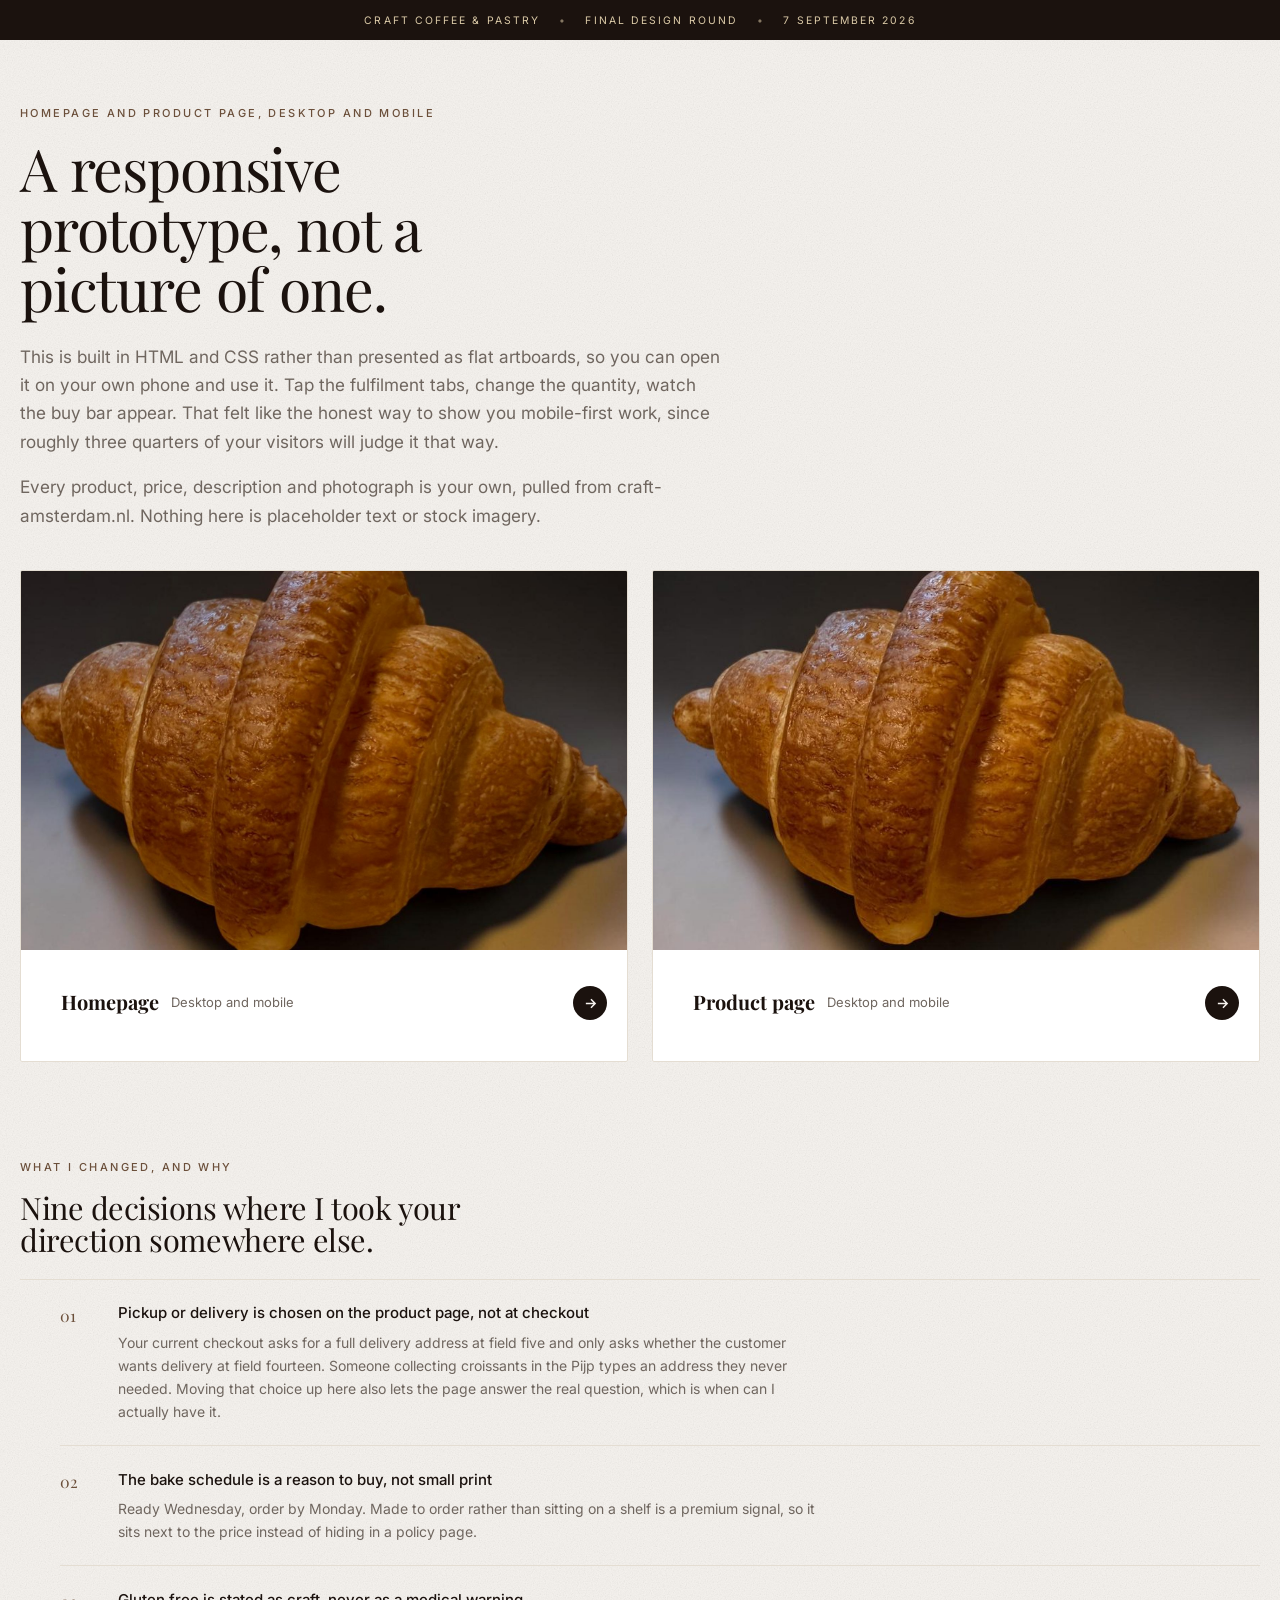
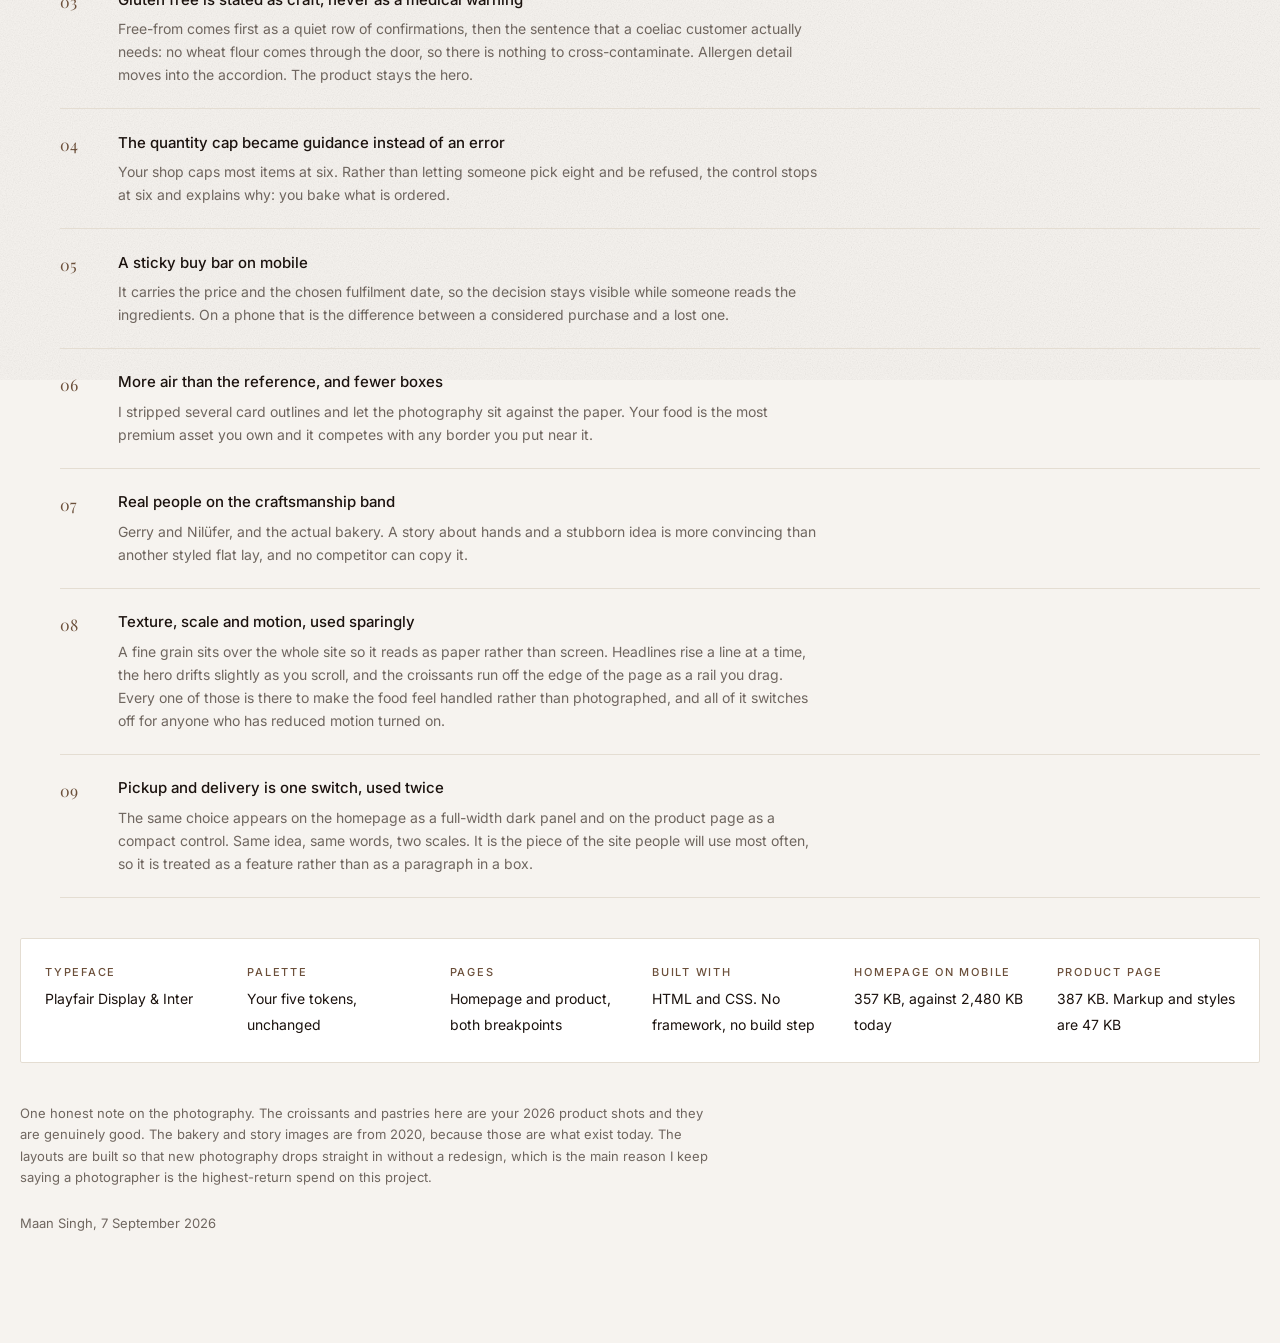
==== commit aa1d6603: "Typographic bands, and pickup and delivery rebuilt as a feature Two fixes.  The ornamental band was " ====
--- a/index.html
+++ b/index.html
@@ -76,7 +76,7 @@
   </div>
 
   <p class="eyebrow">What I changed, and why</p>
-  <h2 class="display d3" style="margin-bottom:var(--s3);max-width:30rem">Eight decisions where I took your direction somewhere else.</h2>
+  <h2 class="display d3" style="margin-bottom:var(--s3);max-width:30rem">Nine decisions where I took your direction somewhere else.</h2>
 
   <ol class="imp">
     <li>
@@ -111,6 +111,10 @@
       <div><h4>Texture, scale and motion, used sparingly</h4>
       <p>A fine grain sits over the whole site so it reads as paper rather than screen. Headlines rise a line at a time, the hero drifts slightly as you scroll, and the croissants run off the edge of the page as a rail you drag. Every one of those is there to make the food feel handled rather than photographed, and all of it switches off for anyone who has reduced motion turned on.</p></div>
     </li>
+    <li>
+      <div><h4>Pickup and delivery is one switch, used twice</h4>
+      <p>The same choice appears on the homepage as a full-width dark panel and on the product page as a compact control. Same idea, same words, two scales. It is the piece of the site people will use most often, so it is treated as a feature rather than as a paragraph in a box.</p></div>
+    </li>
   </ol>
 
   <div class="meta">
--- a/craft.css
+++ b/craft.css
@@ -345,13 +345,35 @@
    ORNAMENT, HEADER AND FOOTER
    ========================================================================== */
 
-/* decorative band, the Craft answer to a patterned frieze */
+/* decorative band: typographic, not a pattern. Reads as designed, not decorated. */
 .band{
-  height:66px;
-  background:var(--espresso) url("img/band.jpg") repeat-x center/auto 100%;
-  border-block:1px solid rgba(201,161,90,.22);
-}
-.band--slim{height:52px;}
+  background:var(--espresso);
+  border-block:1px solid rgba(201,161,90,.28);
+  overflow:hidden;
+  padding-block:1.15rem;
+}
+.band__marq{display:flex;width:max-content;animation:bandmarq 44s linear infinite;}
+.band__marq>div{display:flex;flex:none;}
+.band__marq i{
+  font-style:normal;font-family:var(--display);
+  font-size:1.05rem;letter-spacing:.34em;text-transform:uppercase;
+  color:var(--sand);opacity:.82;
+  padding-inline:1.5rem;white-space:nowrap;
+  display:inline-flex;align-items:center;gap:1.5rem;
+}
+.band__marq i::after{
+  content:"";width:5px;height:5px;transform:rotate(45deg);
+  background:rgba(201,161,90,.55);flex:none;
+}
+@keyframes bandmarq{from{transform:translateX(0)}to{transform:translateX(-50%)}}
+.band--slim{padding-block:.85rem;}
+.band--slim i{font-size:.813rem;letter-spacing:.3em;opacity:.6;}
+@media (prefers-reduced-motion:reduce){ .band__marq{animation:none;} }
+@media (max-width:760px){
+  .band{padding-block:.9rem;}
+  .band i{font-size:.813rem;letter-spacing:.26em;padding-inline:1rem;gap:1rem;}
+  .band--slim i{font-size:.688rem;}
+}
 
 /* small gold rule used under eyebrows and in the footer */
 .rule-gold{height:1px;background:linear-gradient(90deg,rgba(201,161,90,.55),rgba(201,161,90,.06));border:0;margin:0;}
@@ -410,7 +432,6 @@
   .footer__lockup{grid-column:3;justify-self:start;}
 }
 @media (max-width:760px){
-  .band{height:52px;} .band--slim{height:38px;}
   .logo{font-size:1rem;letter-spacing:.2em;}
   .logo small{font-size:.438rem;letter-spacing:.24em;white-space:nowrap;}
   .footer__legal{gap:.4rem var(--s2);font-size:.688rem;}
@@ -423,38 +444,56 @@
   .footer__base{flex-direction:column;align-items:flex-start;}
 }
 
-/* ---------- pickup & delivery, given some substance ---------- */
-.fulfilment{
-  position:relative;background:var(--white);border:1px solid var(--hair);border-radius:var(--radius);
-  display:grid;grid-template-columns:1fr 1fr;overflow:hidden;
-}
-.fulfilment::before{
-  content:"";position:absolute;inset:0 0 auto;height:3px;
-  background:linear-gradient(90deg,var(--crust),var(--sand) 45%,var(--crust));
-}
-.fcol{padding:clamp(1.9rem,4vw,3.1rem);}
-.fcol+.fcol{border-left:1px solid var(--hair);}
-.medal{
-  width:52px;height:52px;border-radius:50%;display:grid;place-items:center;
-  border:1px solid rgba(107,79,58,.35);color:var(--crust);
-  background:radial-gradient(circle at 30% 25%,#FFFDF8,#F2EADC);
-  margin-bottom:var(--s3);
-}
-.fcol h3{margin:.15rem 0 .55rem;}
-.fcol>p{font-size:.875rem;color:var(--muted);margin:0 0 var(--s3);max-width:26rem;}
-.flist{list-style:none;margin:0;padding:0;border-top:1px solid var(--hair);}
-.flist li{
-  display:grid;grid-template-columns:1fr auto;gap:.4rem 1rem;align-items:baseline;
-  padding:.72rem 0;border-bottom:1px solid var(--hair);
-}
-.flist b{font-weight:500;font-size:.875rem;}
-.flist small{display:block;color:var(--muted);font-size:.75rem;margin-top:.1rem;}
-.flist em{font-style:normal;font-size:.75rem;letter-spacing:.1em;text-transform:uppercase;color:var(--crust);white-space:nowrap;}
-.fnote{margin:var(--s3) 0 0;font-size:.75rem;color:var(--muted);}
-
-@media (max-width:860px){
-  .fulfilment{grid-template-columns:1fr;}
-  .fcol+.fcol{border-left:0;border-top:1px solid var(--hair);}
+/* ---------- pickup & delivery: dark, full bleed, switchable ---------- */
+.ways{position:relative;background:var(--espresso);color:var(--paper);overflow:hidden;}
+.ways .eyebrow{color:var(--sand);}
+.ways .d2{color:var(--paper);}
+
+.switch{
+  display:inline-flex;position:relative;margin:var(--s4) 0 var(--s5);
+  border-bottom:1px solid rgba(246,243,239,.18);
+}
+.switch button{
+  font-family:var(--display);font-size:clamp(1.5rem,3.4vw,2.6rem);letter-spacing:-.01em;
+  color:rgba(246,243,239,.34);padding:0 clamp(1rem,3vw,2.2rem) .7rem;
+  transition:color .4s var(--ease);line-height:1.1;
+}
+.switch button[aria-selected="true"]{color:var(--paper);}
+.switch__ink{
+  position:absolute;bottom:-1px;height:2px;background:var(--sand);
+  transition:transform .55s var(--ease),width .55s var(--ease);
+}
+
+.way{display:none;grid-template-columns:1.05fr .95fr;gap:clamp(2rem,6vw,5rem);align-items:center;}
+.way.is-on{display:grid;animation:wayin .65s var(--ease) both;}
+@keyframes wayin{from{opacity:0;transform:translateY(16px)}to{opacity:1;transform:none}}
+
+.wayline{list-style:none;margin:0;padding:0;counter-reset:w;}
+.wayline li{
+  counter-increment:w;display:grid;grid-template-columns:2.2rem 1fr auto;
+  gap:.4rem clamp(.75rem,2vw,1.5rem);align-items:baseline;
+  padding:clamp(1rem,2.4vw,1.5rem) 0;border-bottom:1px solid rgba(246,243,239,.14);
+}
+.wayline li:first-child{border-top:1px solid rgba(246,243,239,.14);}
+.wayline li::before{
+  content:"0" counter(w);font-family:var(--display);font-size:.813rem;
+  color:var(--sand);opacity:.7;
+}
+.wayline b{font-family:var(--display);font-weight:400;font-size:clamp(1.25rem,2.4vw,1.85rem);letter-spacing:-.01em;}
+.wayline small{display:block;font-size:.813rem;color:rgba(246,243,239,.55);margin-top:.2rem;}
+.wayline em{
+  font-style:normal;font-size:.688rem;letter-spacing:.16em;text-transform:uppercase;
+  color:var(--sand);white-space:nowrap;
+}
+.waynote{margin:var(--s3) 0 0;font-size:.813rem;color:rgba(246,243,239,.55);}
+.waymedia{position:relative;aspect-ratio:4/5;border-radius:var(--radius);overflow:hidden;background:#0E0906;}
+.waymedia img{width:100%;height:100%;object-fit:cover;opacity:.88;}
+.waymedia::after{content:"";position:absolute;inset:0;background:linear-gradient(to top,rgba(12,8,6,.55),transparent 55%);}
+
+@media (max-width:900px){
+  .way{grid-template-columns:1fr;}
+  .waymedia{aspect-ratio:16/10;order:-1;}
+  .switch{margin-bottom:var(--s4);}
 }
 
 /* ==========================================================================
